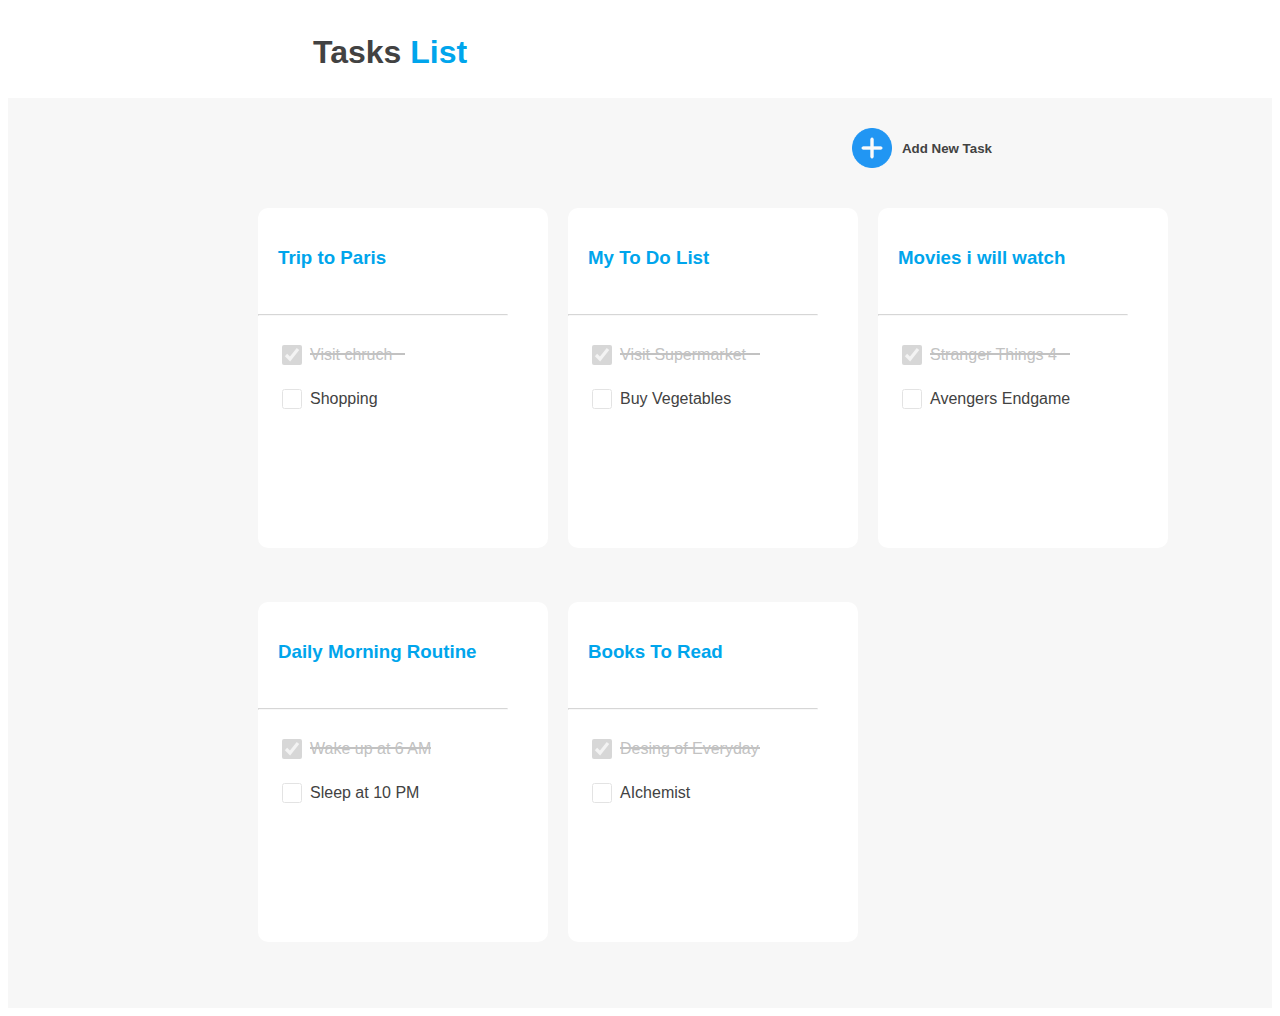
==== index.html @ ed2b9466 "asads" ====
<!DOCTYPE html>
<html lang="en">
  <head>
    <meta charset="UTF-8" />
    <meta name="viewport" content="width=device-width, initial-scale=1.0" />
    <link rel="stylesheet" href="style.css" />
    <link
      rel="stylesheet"
      href="https://cdn.jsdelivr.net/npm/bootstrap-icons@1.11.3/font/bootstrap-icons.min.css"
    />
    <title>Document</title>
  </head>
  <body>
    <div class="bigdiv">
      <!-- ssascsacs -->
      <!-- test -->
      <nav>
        <ul>
          <li>
            <h1>Tasks <span class="one">List</span></h1>
          </li>
        </ul>
      </nav>

      <div class="container">
        <div class="add">
          <button class="btn">
            <div class="button-content">
              <img src="./plus.png" alt="" class="img1" />
              <h4>Add New Task</h4>
            </div>
          </button>
        </div>

        <div class="cards">
          <a href="./page2.html">
            <div class="card1">
              <h3>Trip to Paris</h3>
              <br />
              <hr class="line hr1" />

              <br />
              <div class="inline">
                <input type="checkbox" checked />
                <label class="linethrough1">Visit chruch</label>
              </div>
              <br />

              <div class="inline">
                <input type="checkbox" />
                <label> Shopping</label>
              </div>
            </div>
          </a>
          <div class="card1">
            <h3>My To Do List</h3>
            <br />
            <hr class="line" />
            <br />
            <div class="inline">
              <input type="checkbox" checked />
              <label class="linethrough2">Visit Supermarket</label>
            </div>
            <br />

            <div class="inline">
              <input type="checkbox" />
              <label>Buy Vegetables</label>
            </div>
          </div>
          <div class="card1">
            <h3>Movies i will watch</h3>
            <br />
            <hr class="line" />
            <br />
            <div class="inline">
              <input type="checkbox" checked />
              <label class="linethrough2">Stranger Things 4</label>
            </div>
            <br />

            <div class="inline">
              <input type="checkbox" />
              <label>Avengers Endgame</label>
            </div>
          </div>
        </div>
        <br /><br /><br />
        <div class="lastrow">
          <div class="card2">
            <h3>Daily Morning Routine</h3>
            <br />
            <hr class="line" />
            <br />

            <div class="inline">
              <input type="checkbox" checked />
              <label class="linethrough3">Wake up at 6 AM</label>
            </div>

            <br />
            <div class="inline">
              <input type="checkbox" />
              <label>Sleep at 10 PM</label>
            </div>
          </div>
          <div class="card2">
            <h3>Books To Read</h3>
            <br />
            <hr class="line" />
            <br />
            <div class="inline">
              <input type="checkbox" checked />
              <label class="linethrough2">Desing of Everyday</label>
            </div>
            <br />
            <div class="inline">
              <input type="checkbox" />
              <label>AIchemist</label>
            </div>
          </div>
        </div>
      </div>
    </div>
  </body>
</html>
---- style.css ----
*{
 
font-family: sans-serif;

}
nav{
    
    background-color:white;
    padding: 5px;
 }
 li{
    margin-left: 260px;
    list-style-type: none;
    
 }
 


li>h1{
    color: #424242;
}
span{
    color: #00A5EC;
}

.container{
    
    background-color:#f7f7f7;
}
a{
    text-decoration: none;
    color:  #00A5EC;;
}
.img1{
    width: 40px;
height: 40px;
}

h4{
    color: #424242;
}
.add{
    display: flex;
     justify-content: flex-end;
     gap:3px;
     
     padding-bottom: 15px;
 }
 .btn{
    display: flex;
    gap: 5px;
    margin-right: 260px;
    border: none;
    background: #f7f7f7;
    cursor: pointer;
    padding: 20px;
    margin-top:5px
}
 .button-content{
    display: flex; /* Use flexbox for alignment */
    align-items: center;
    gap: 10px;
   
}
.cards,.lastrow{
    display: flex;
    gap: 20px;
    justify-content: flex-start;
    margin-left: 250px;
    }
    .card1,.card2{
        background-color: white;
        width: 250px;
        height:300px;
        padding: 20px;
        cursor: pointer;
        border-radius: 10px;
      /*we can also use grid*/
    }

/*modifying horizontal line <hr>*/
.hr1{
    opacity: 0.4;
}
.line{
   color: rgb(255, 254, 254);
   
   width: 248px;
   margin-left:-20px;
}
hr{
    opacity: 0.4;
}
/*for input checkbox and label shopping to align them correctly*/
.inline{
    display:flex;
    align-items: center;
    gap: 3px;
 }
input:checked{
    accent-color: #c2c2c2;
     opacity: 0.3;
     filter: invert(1); 
   }
  
  input[type="checkbox"]{
    width: 20px;
    height: 20px;
    opacity: 0.2;
    margin-right: 5px;
   
  }
  label{
   
    color: #424242;
}
 




.card1>h3,.card2>h3{
    color: #00A5EC;
}






/* ket linethrough because the strikes for certain texts are different */

.linethrough1{
    position: relative;
    display: inline-block;
    color: #c2c2c2;
 }
 .linethrough1::after{
    content: "";
    position: absolute;
    display: block;
    width: 95px;
    height: 2px;
    background-color: #c2c2c2;
    top: 7px;
 }


 .linethrough2{
    
    position: relative;/*parent */
  display: inline-block; /* its make sure that the elements wrap around the content only */
  color: #c2c2c2;
 
   
 
}
/*Draws a gray horizontal line across the text (acting as a strikethrough) */
  .linethrough2::after {
    content: "";
    position: absolute; /*child */
    display: block;
    width: 140px; /* width of the line*/
    height: 2px; /*Thickness of the line */
    background-color: #c2c2c2;
    top: 7px;
    
  }  
  
  
 .linethrough3{
    position: relative;
    display: inline-block;
    color: #c2c2c2;
 }

 .linethrough3::after{
    content: "";
    position: absolute;
    display: block;
    width: 121px;
    height: 2px;
    background-color: #c2c2c2;
    top: 7px;
    
 }

 
 .card1:hover,.card2:hover{
    box-shadow: 4px 4px 10px rgba(0, 0, 0, 0.5);
 }
 
.bigdiv{
    background-color: #f7f7f7;
    height: 1000px;
}
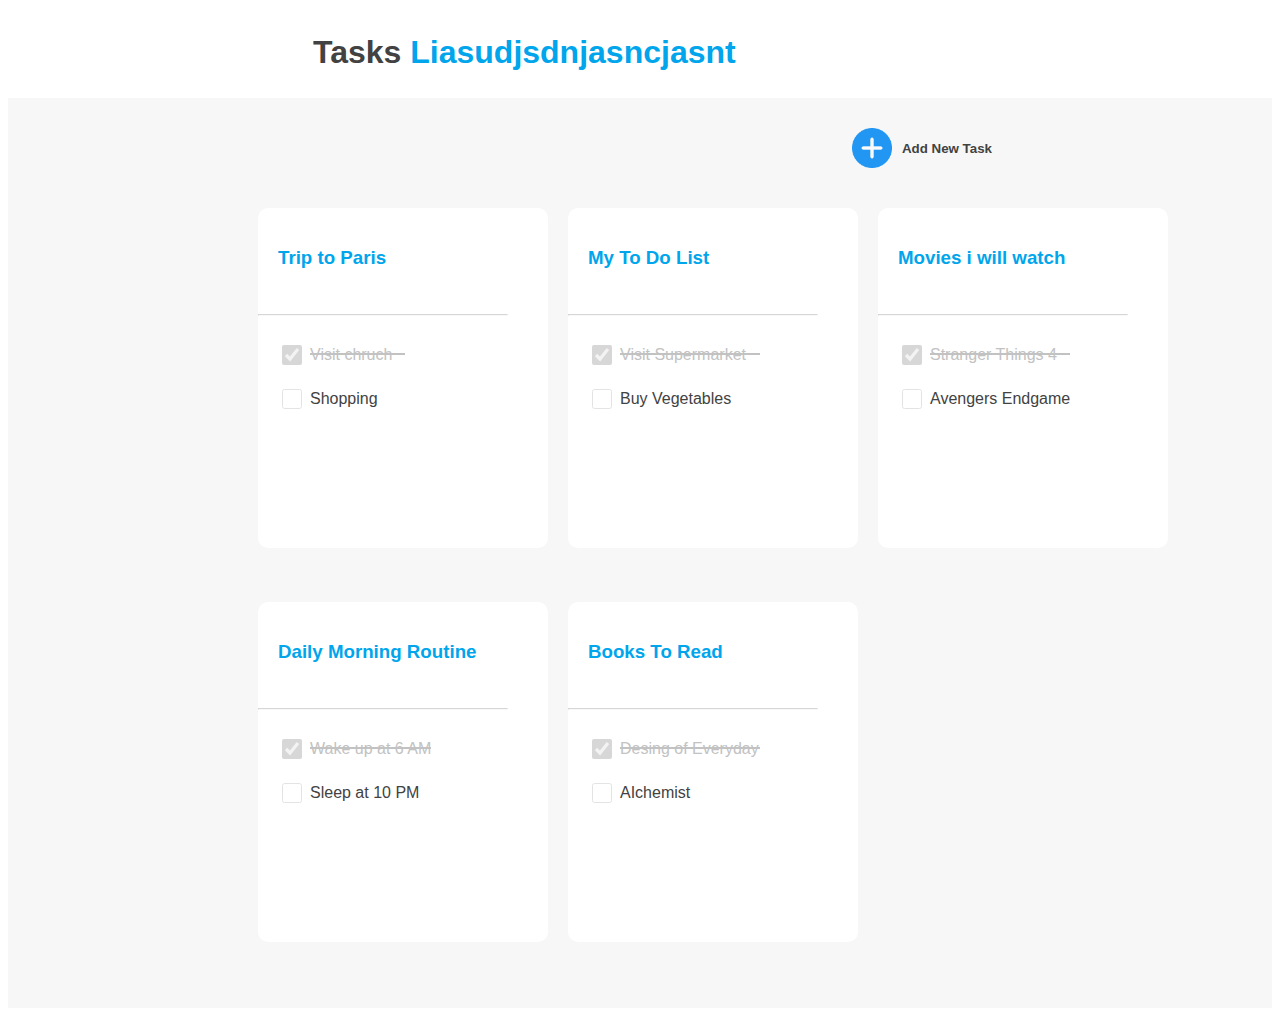
==== commit 200bcbd3: "ok1" ====
--- a/index.html
+++ b/index.html
@@ -17,7 +17,7 @@
       <nav>
         <ul>
           <li>
-            <h1>Tasks <span class="one">List</span></h1>
+            <h1>Tasks <span class="one">Liasudjsdnjasncjasnt</span></h1>
           </li>
         </ul>
       </nav>
